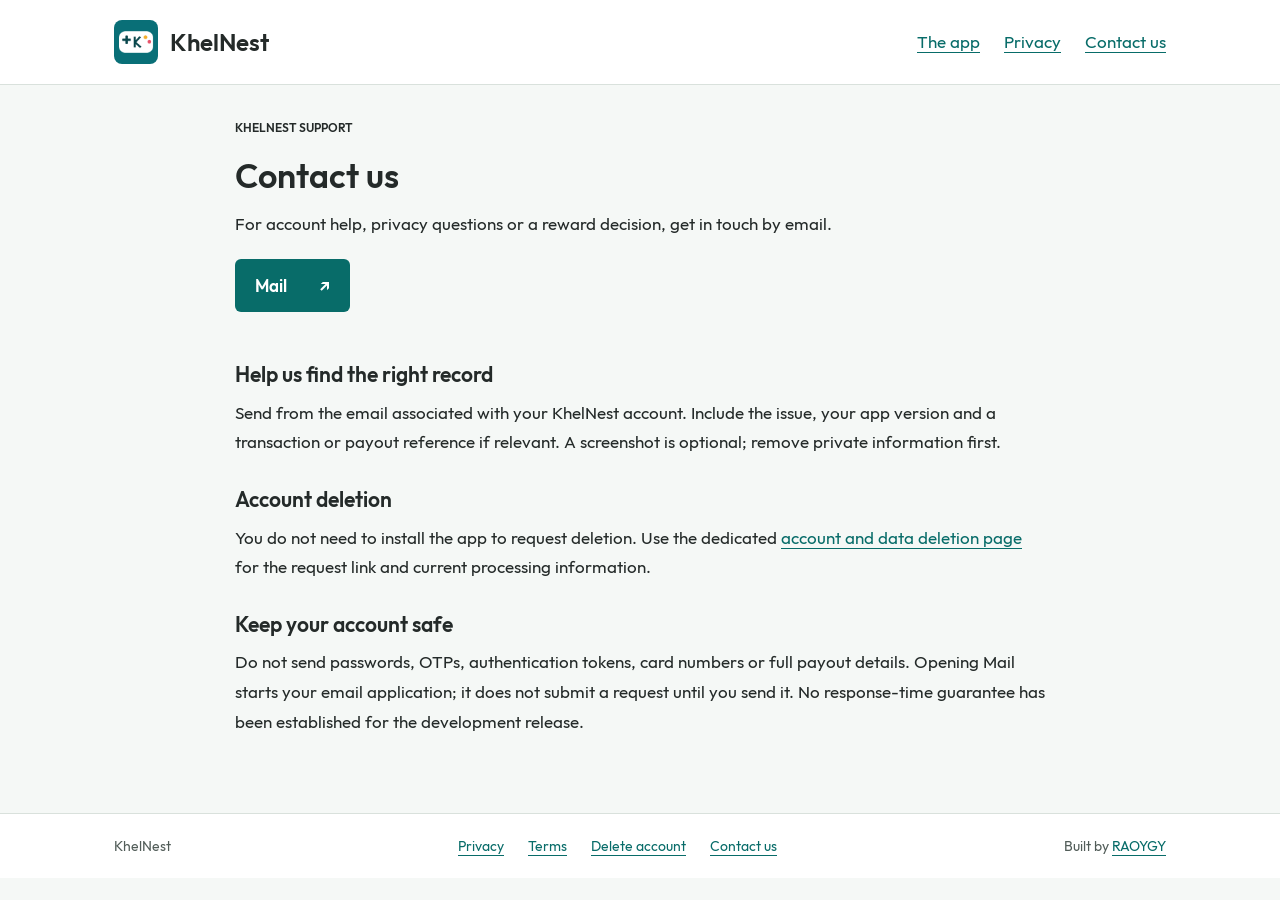
==== contact/index.html @ c6bcb59f "Add KhelNest landing, contact and reviewed policy drafts" ====
<!doctype html>
<html lang="en">
<head>
  <meta charset="utf-8">
  <meta name="viewport" content="width=device-width, initial-scale=1">
  <meta name="description" content="KhelNest brings puzzles and short skill games to Android. Explore the app, privacy information and support.">
  <meta name="theme-color" content="#086c69">
  <meta property="og:title" content="Contact Us - KhelNest">
  <meta property="og:type" content="website">
  <meta property="og:url" content="https://khelnest.in/contact/">
  <meta property="og:image" content="https://khelnest.in/khelnest.png">
  <link rel="canonical" href="https://khelnest.in/contact/">
  <link rel="icon" href="/khelnest.png">
  <link rel="stylesheet" href="/policy.css">
  <link rel="stylesheet" href="/site.css">
  <title>Contact Us - KhelNest</title>
</head>
<body class="support-page">
  <a class="skip" href="#main">Skip to content</a>
  <header class="site-header"><div class="shell header-inner">
    <a class="brand" href="/"><img src="/khelnest.png" alt="" width="44" height="44">KhelNest</a>
    <nav aria-label="Main navigation"><a href="/#games">The app</a><a href="/privacy/">Privacy</a><a href="/contact/">Contact us</a></nav>
  </div></header>
  <main id="main"><p class="eyebrow">KHELNEST SUPPORT</p><h1>Contact us</h1><p>For account help, privacy questions or a reward decision, get in touch by email.</p>
<a class="primary-link" href="mailto:bloggingforyou99@gmail.com?subject=KhelNest%20support">Mail <span aria-hidden="true">&#8599;</span></a>
<section><h2>Help us find the right record</h2><p>Send from the email associated with your KhelNest account. Include the issue, your app version and a transaction or payout reference if relevant. A screenshot is optional; remove private information first.</p></section>
<section><h2>Account deletion</h2><p>You do not need to install the app to request deletion. Use the dedicated <a href="/delete-account/">account and data deletion page</a> for the request link and current processing information.</p></section>
<section><h2>Keep your account safe</h2><p>Do not send passwords, OTPs, authentication tokens, card numbers or full payout details. Opening Mail starts your email application; it does not submit a request until you send it. No response-time guarantee has been established for the development release.</p></section>
</main>

  <footer><div class="shell site-footer">
  <span>KhelNest</span>
  <nav aria-label="Footer"><a href="/privacy/">Privacy</a><a href="/terms/">Terms</a><a href="/delete-account/">Delete account</a><a href="/contact/">Contact us</a></nav>
  <span>Built by <a href="https://raogy.com" rel="noopener noreferrer">RAOYGY</a></span>
</div></footer>
</body>
</html>
---- policy.css ----
@font-face {
  font-family: Outfit;
  src: url("Outfit-Regular.ttf") format("truetype");
  font-weight: 400;
  font-display: swap;
}
@font-face {
  font-family: Outfit;
  src: url("Outfit-SemiBold.ttf") format("truetype");
  font-weight: 600;
  font-display: swap;
}
:root {
  --ink: #242a29;
  --muted: #525d59;
  --accent: #086c69;
  --border: #d9e1dc;
  --paper: #ffffff;
  font-family: Outfit, sans-serif;
  color: var(--ink);
  background: #f5f8f6;
  letter-spacing: 0;
}
* { box-sizing: border-box; }
body { margin: 0; font-size: 17px; line-height: 1.75; }
header, footer { background: var(--paper); border-bottom: 1px solid var(--border); }
.shell { max-width: 1100px; margin: auto; padding: 20px 24px; }
.brand { display: inline-flex; align-items: center; gap: 12px; font-size: 24px; font-weight: 600; }
.brand { color: var(--ink); text-decoration: none; white-space: nowrap; flex-shrink: 0; }
.brand img { width: 44px; height: 44px; border-radius: 8px; }
nav { display: flex; flex-wrap: wrap; gap: 10px 24px; margin-top: 16px; }
a { color: var(--accent); text-underline-offset: 4px; overflow-wrap: anywhere; }
a[aria-current="page"] { font-weight: 600; }
a:focus-visible { outline: 3px solid #ca8514; outline-offset: 4px; }
main { max-width: 78ch; margin: auto; padding: 32px 24px 56px; }
h1 { font-size: 34px; line-height: 1.2; margin: 0 0 12px; font-weight: 600; }
h2 { font-size: 21px; line-height: 1.4; margin: 28px 0 8px; font-weight: 600; }
p { margin: 0 0 20px; overflow-wrap: anywhere; }
.meta { color: var(--muted); font-size: 14px; }
.review-note { border-left: 3px solid #ca8514; padding-left: 16px; margin: 24px 0 32px; font-size: 15px; }
.review-note p:last-child { margin-bottom: 0; }
.request { display: inline-block; margin: 0 0 20px; font-weight: 600; }
article { border-top: 1px solid var(--border); padding-top: 24px; }
footer { border-top: 1px solid var(--border); border-bottom: 0; font-size: 14px; color: var(--muted); }
.site-footer { display: flex; flex-wrap: wrap; align-items: center; justify-content: space-between; gap: 20px; }
.site-footer nav { margin: 0; }
.skip { position: absolute; top: -100px; left: 16px; background: white; padding: 10px; z-index: 10; }
.skip:focus { top: 10px; }
@media (max-width: 480px) {
  .shell, main { padding-left: 18px; padding-right: 18px; }
  h1 { font-size: 28px; }
  nav { gap: 8px 18px; font-size: 15px; }
}
@media print {
  nav, .request { display: none; }
  body { background: white; }
  main { max-width: none; }
}
---- site.css ----
.site-header .header-inner { display: flex; align-items: center; justify-content: space-between; gap: 24px; }
.site-header nav { margin: 0; }
.landing-main { max-width: none; padding: 0; }
.eyebrow { font-size: 12px; font-weight: 600; letter-spacing: 0; margin: 0 0 18px; }
.hero { background: #edf5f2 url("/assets/hero.jpg") center right / cover no-repeat; min-height: 580px; }
.hero-inner { max-width: 1100px; margin: auto; padding: 72px 24px 54px; }
.hero h1 { font-size: 80px; line-height: 1; margin: 0 0 18px; }
.hero-copy { font-size: 36px; line-height: 1.15; font-weight: 600; margin-bottom: 20px; }
.hero-detail { max-width: 330px; color: #44514e; }
.hero-actions { display: flex; flex-wrap: wrap; align-items: center; gap: 24px; margin-top: 28px; }
.primary-link { display: inline-flex; align-items: center; justify-content: space-between; gap: 32px; background: #086c69; color: white; padding: 12px 20px; text-decoration: none; border-radius: 6px; font-weight: 600; }
.primary-link:hover { background: #075a58; }
.release-status { display: flex; align-items: center; gap: 8px; font-size: 12px; color: #43524c; margin: 24px 0 0; }
.release-status span { width: 7px; height: 7px; border-radius: 50%; background: #347453; flex: 0 0 auto; }
.games-section, .trust-section { max-width: 1100px; margin: auto; padding: 62px 24px; scroll-margin-top: 20px; }
.section-heading { display: grid; grid-template-columns: 1.25fr 1fr; gap: 36px; align-items: end; margin-bottom: 34px; }
.section-heading h2 { font-size: 36px; line-height: 1.15; margin: 0; }
.section-heading > p { color: var(--muted); margin: 0; font-size: 15px; }
.game-showcase { display: grid; grid-template-columns: repeat(3,minmax(0,1fr)); gap: 28px; }
.game-story { border: 0; padding: 0; min-width: 0; }
.screen-stage { height: 390px; display: flex; justify-content: center; overflow: hidden; }
.bubble-stage { background: #cceeea; }
.xo-stage { background: #f6dce1; }
.puzzle-stage { background: #e4ecbb; align-items: center; }
.screen-stage img { display: block; width: auto; height: 100%; max-width: 100%; object-fit: contain; }
.screen-stage img.puzzle-picture { width: 100%; height: auto; aspect-ratio: 1; object-fit: cover; }
.game-caption { padding-top: 20px; }
.game-caption span { font-size: 11px; color: var(--muted); }
.game-caption h3, .trust-links h3 { font-size: 23px; margin: 6px 0 8px; font-weight: 600; line-height: 1.25; }
.game-caption p { font-size: 15px; color: var(--muted); margin: 0; }
.practice-band { background: #143f3e; color: #fff; }
.band-inner { max-width: 1100px; margin: auto; padding: 58px 24px; display: grid; grid-template-columns: 1fr 1fr; gap: 70px; }
.band-inner h2 { font-size: 42px; line-height: 1.1; margin: 0; }
.band-inner p:not(.eyebrow) { font-size: 16px; color: #e0ece8; }
.band-inner a { color: #f3d75f; }
.trust-links { display: grid; gap: 0; border-top: 1px solid var(--border); }
.trust-links > a { display: grid; grid-template-columns: 42px 1fr 24px; align-items: center; gap: 20px; border-bottom: 1px solid var(--border); padding: 24px 0; text-decoration: none; }
.trust-links > a:hover h3 { text-decoration: underline; }
.trust-links p { margin: 0; color: var(--muted); font-size: 15px; }
.trust-links h3 { color: var(--ink); margin-top: 0; }
.trust-links > a > span { font-size: 14px; }
.launch-note { color: var(--muted); font-size: 13px; margin: 24px 0 0; max-width: 88ch; }
.support-page main { min-height: 66vh; }
.support-page .primary-link { margin-bottom: 20px; }
.invite-note { margin-top: 26px; }
@media (prefers-reduced-motion:no-preference) { .hero-inner { animation: arrive .45s ease-out both; } @keyframes arrive { from { opacity: 0; transform: translateY(10px); } to { opacity: 1; transform: translateY(0); } } }
@media (min-width:1600px) { .hero { min-height: 660px; } .hero-inner { padding-top: 96px; } }
@media (max-width:760px) {
  .site-header .header-inner { align-items: flex-start; gap: 14px; }
  .site-header nav { gap: 8px 16px; justify-content: flex-end; font-size: 13px; }
  .brand { font-size: 21px; gap: 8px; }
  .brand img { width: 34px; height: 34px; }
  .hero { background-image: url("/assets/hero-mobile.jpg"); min-height: 650px; background-position: center bottom; }
  .hero-inner { padding: 36px 18px 270px; }
  .hero h1 { font-size: 56px; }
  .hero-copy { font-size: 28px; }
  .hero-detail { font-size: 15px; max-width: 310px; }
  .hero-actions { margin-top: 20px; gap: 20px; }
  .release-status { font-size: 11px; }
  .section-heading, .band-inner { grid-template-columns: 1fr; gap: 22px; }
  .section-heading h2 { font-size: 30px; }
  .game-showcase { grid-template-columns: 1fr; gap: 32px; }
  .screen-stage { height: 450px; }
  .puzzle-stage { height: auto; aspect-ratio: 1; }
  .games-section, .trust-section { padding: 42px 18px; }
  .band-inner { padding: 42px 18px; gap: 24px; }
  .band-inner h2 { font-size: 34px; }
  .trust-links > a { grid-template-columns: 26px 1fr 20px; gap: 12px; }
  .site-footer { align-items: flex-start; }
}
@media (max-width:359px) { .hero h1 { font-size: 50px; } .hero-actions { gap: 12px; } .primary-link { gap: 16px; } }
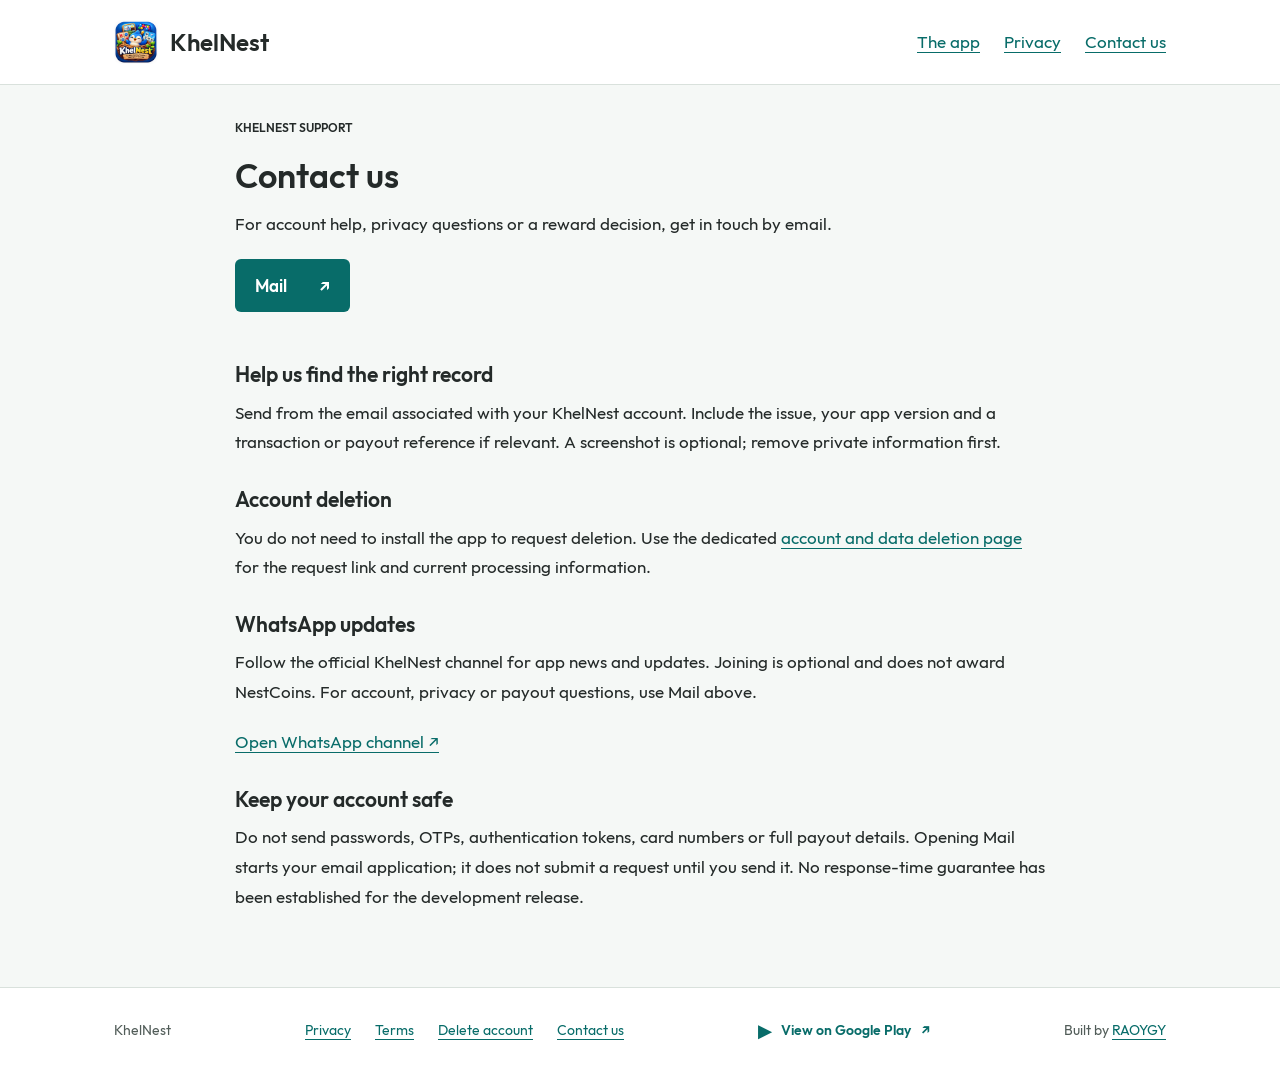
==== commit 6f3032e2: "Update KhelNest branding, mobile website and WhatsApp channel" ====
--- a/contact/index.html
+++ b/contact/index.html
@@ -8,7 +8,7 @@
   <meta property="og:title" content="Contact Us - KhelNest">
   <meta property="og:type" content="website">
   <meta property="og:url" content="https://khelnest.in/contact/">
-  <meta property="og:image" content="https://khelnest.in/khelnest.png">
+  <meta property="og:image" content="https://khelnest.in/assets/khelnest-logo.webp">
   <link rel="canonical" href="https://khelnest.in/contact/">
   <link rel="icon" href="/khelnest.png">
   <link rel="stylesheet" href="/policy.css">
@@ -25,12 +25,14 @@
 <a class="primary-link" href="mailto:bloggingforyou99@gmail.com?subject=KhelNest%20support">Mail <span aria-hidden="true">&#8599;</span></a>
 <section><h2>Help us find the right record</h2><p>Send from the email associated with your KhelNest account. Include the issue, your app version and a transaction or payout reference if relevant. A screenshot is optional; remove private information first.</p></section>
 <section><h2>Account deletion</h2><p>You do not need to install the app to request deletion. Use the dedicated <a href="/delete-account/">account and data deletion page</a> for the request link and current processing information.</p></section>
+<section><h2>WhatsApp updates</h2><p>Follow the official KhelNest channel for app news and updates. Joining is optional and does not award NestCoins. For account, privacy or payout questions, use Mail above.</p><a href="https://whatsapp.com/channel/0029Va53UBx9hXF2YDv85T3V" target="_blank" rel="noopener noreferrer">Open WhatsApp channel <span aria-hidden="true">&#8599;</span></a></section>
 <section><h2>Keep your account safe</h2><p>Do not send passwords, OTPs, authentication tokens, card numbers or full payout details. Opening Mail starts your email application; it does not submit a request until you send it. No response-time guarantee has been established for the development release.</p></section>
 </main>
 
   <footer><div class="shell site-footer">
   <span>KhelNest</span>
   <nav aria-label="Footer"><a href="/privacy/">Privacy</a><a href="/terms/">Terms</a><a href="/delete-account/">Delete account</a><a href="/contact/">Contact us</a></nav>
+  <a class="store-link" href="https://play.google.com/store/apps/details?id=com.khelnest.app" target="_blank" rel="noopener noreferrer" aria-label="View KhelNest on Google Play"><span class="store-mark" aria-hidden="true">&#9654;</span><span>View on Google Play</span><span aria-hidden="true">&#8599;</span></a>
   <span>Built by <a href="https://raogy.com" rel="noopener noreferrer">RAOYGY</a></span>
 </div></footer>
 </body>
--- a/policy.css
+++ b/policy.css
@@ -23,6 +23,7 @@
 }
 * { box-sizing: border-box; }
 body { margin: 0; font-size: 17px; line-height: 1.75; }
+html { -webkit-text-size-adjust: 100%; text-size-adjust: 100%; }
 header, footer { background: var(--paper); border-bottom: 1px solid var(--border); }
 .shell { max-width: 1100px; margin: auto; padding: 20px 24px; }
 .brand { display: inline-flex; align-items: center; gap: 12px; font-size: 24px; font-weight: 600; }
@@ -32,20 +33,52 @@
 a { color: var(--accent); text-underline-offset: 4px; overflow-wrap: anywhere; }
 a[aria-current="page"] { font-weight: 600; }
 a:focus-visible { outline: 3px solid #ca8514; outline-offset: 4px; }
+nav a { display: flex; align-items: center; min-height: 44px; }
 main { max-width: 78ch; margin: auto; padding: 32px 24px 56px; }
 h1 { font-size: 34px; line-height: 1.2; margin: 0 0 12px; font-weight: 600; }
 h2 { font-size: 21px; line-height: 1.4; margin: 28px 0 8px; font-weight: 600; }
+h1, h2, h3 { overflow-wrap: anywhere; }
 p { margin: 0 0 20px; overflow-wrap: anywhere; }
 .meta { color: var(--muted); font-size: 14px; }
 .review-note { border-left: 3px solid #ca8514; padding-left: 16px; margin: 24px 0 32px; font-size: 15px; }
 .review-note p:last-child { margin-bottom: 0; }
-.request { display: inline-block; margin: 0 0 20px; font-weight: 600; }
+.request { display: inline-flex; align-items: center; min-height: 48px; padding: 8px 0; margin: 0 0 20px; font-weight: 600; }
 article { border-top: 1px solid var(--border); padding-top: 24px; }
 footer { border-top: 1px solid var(--border); border-bottom: 0; font-size: 14px; color: var(--muted); }
 .site-footer { display: flex; flex-wrap: wrap; align-items: center; justify-content: space-between; gap: 20px; }
 .site-footer nav { margin: 0; }
 .skip { position: absolute; top: -100px; left: 16px; background: white; padding: 10px; z-index: 10; }
 .skip:focus { top: 10px; }
+.document-main { max-width: 1100px; }
+.document-heading { max-width: 74ch; margin-bottom: 30px; }
+.document-heading > p:not(.meta) { color: var(--muted); font-size: 16px; }
+.document-grid { display: grid; grid-template-columns: 220px minmax(0, 1fr); gap: 48px; align-items: start; }
+.document-toc { position: sticky; top: 24px; }
+.document-toc h2 { font-size: 13px; margin: 0 0 12px; }
+.document-toc summary { min-height: 44px; cursor: pointer; font-weight: 600; font-size: 14px; }
+.document-toc details:not([open]) nav { display: none; }
+.document-toc nav { display: grid; gap: 9px; margin: 0; font-size: 14px; line-height: 1.5; }
+.document-body { min-width: 0; border-top: 0; padding-top: 0; max-width: 72ch; }
+.document-body section { border-top: 1px solid var(--border); padding-top: 20px; margin-top: 26px; scroll-margin-top: 24px; }
+.document-body section:first-child { margin-top: 0; }
+.document-body h2 { margin: 0 0 14px; }
+.document-body p { font-size: 16px; line-height: 1.75; }
+.store-link { display: inline-flex; align-items: center; gap: 10px; text-decoration: none; font-weight: 600; }
+.store-mark { font-size: 17px; line-height: 1; }
+.store-link small { font-weight: 400; }
+.store-link { min-height: 44px; }
+@media (max-width:760px) {
+  .document-grid { grid-template-columns: 1fr; gap: 28px; }
+  .document-toc { position: static; }
+  .document-toc { border-block: 1px solid var(--border); padding: 8px 0; }
+  .document-toc nav { grid-template-columns: 1fr; padding-bottom: 12px; }
+  header nav[aria-label="Legal documents"] { display: grid; grid-template-columns: repeat(2,minmax(0,1fr)); gap: 0 12px; }
+  .site-footer { display: grid; grid-template-columns: 1fr; width: 100%; gap: 12px; padding-bottom: max(24px, env(safe-area-inset-bottom)); }
+  .site-footer nav { display: grid; grid-template-columns: repeat(2,minmax(0,1fr)); gap: 0 12px; }
+  .document-main { padding-top: 28px; }
+  .document-heading { margin-bottom: 20px; }
+  .document-body p { font-size: 16px; line-height: 1.7; }
+}
 @media (max-width: 480px) {
   .shell, main { padding-left: 18px; padding-right: 18px; }
   h1 { font-size: 28px; }
--- a/site.css
+++ b/site.css
@@ -2,13 +2,13 @@
 .site-header nav { margin: 0; }
 .landing-main { max-width: none; padding: 0; }
 .eyebrow { font-size: 12px; font-weight: 600; letter-spacing: 0; margin: 0 0 18px; }
-.hero { background: #edf5f2 url("/assets/hero.jpg") center right / cover no-repeat; min-height: 580px; }
-.hero-inner { max-width: 1100px; margin: auto; padding: 72px 24px 54px; }
-.hero h1 { font-size: 80px; line-height: 1; margin: 0 0 18px; }
-.hero-copy { font-size: 36px; line-height: 1.15; font-weight: 600; margin-bottom: 20px; }
+.hero { background: #edf5f2 url("/assets/hero.webp") center right / cover no-repeat; min-height: 420px; }
+.hero-inner { max-width: 1100px; margin: auto; padding: 42px 24px 36px; }
+.hero h1 { font-size: 64px; line-height: 1; margin: 0 0 18px; }
+.hero-copy { font-size: 28px; line-height: 1.15; font-weight: 600; margin-bottom: 16px; }
 .hero-detail { max-width: 330px; color: #44514e; }
 .hero-actions { display: flex; flex-wrap: wrap; align-items: center; gap: 24px; margin-top: 28px; }
-.primary-link { display: inline-flex; align-items: center; justify-content: space-between; gap: 32px; background: #086c69; color: white; padding: 12px 20px; text-decoration: none; border-radius: 6px; font-weight: 600; }
+.primary-link { display: inline-flex; align-items: center; justify-content: space-between; gap: 32px; min-height: 48px; background: #086c69; color: white; padding: 12px 20px; text-decoration: none; border-radius: 6px; font-weight: 600; }
 .primary-link:hover { background: #075a58; }
 .release-status { display: flex; align-items: center; gap: 8px; font-size: 12px; color: #43524c; margin: 24px 0 0; }
 .release-status span { width: 7px; height: 7px; border-radius: 50%; background: #347453; flex: 0 0 auto; }
@@ -17,17 +17,19 @@
 .section-heading h2 { font-size: 36px; line-height: 1.15; margin: 0; }
 .section-heading > p { color: var(--muted); margin: 0; font-size: 15px; }
 .game-showcase { display: grid; grid-template-columns: repeat(3,minmax(0,1fr)); gap: 28px; }
-.game-story { border: 0; padding: 0; min-width: 0; }
-.screen-stage { height: 390px; display: flex; justify-content: center; overflow: hidden; }
+.game-story { border: 0; padding: 0; min-width: 0; display: grid; grid-template-columns: 78px minmax(0,1fr); gap: 16px; align-items: start; }
+.screen-stage { height: 160px; display: flex; justify-content: center; overflow: hidden; border-radius: 6px; }
 .bubble-stage { background: #cceeea; }
 .xo-stage { background: #f6dce1; }
-.puzzle-stage { background: #e4ecbb; align-items: center; }
+.coin-stage { background: transparent; align-items: center; height: 90px; }
+.coin-stage img { width: 72px; height: 72px; }
 .screen-stage img { display: block; width: auto; height: 100%; max-width: 100%; object-fit: contain; }
-.screen-stage img.puzzle-picture { width: 100%; height: auto; aspect-ratio: 1; object-fit: cover; }
-.game-caption { padding-top: 20px; }
+.screen-stage.coin-stage img { width: 72px; height: 72px; }
+.game-caption { padding-top: 0; min-width: 0; }
 .game-caption span { font-size: 11px; color: var(--muted); }
 .game-caption h3, .trust-links h3 { font-size: 23px; margin: 6px 0 8px; font-weight: 600; line-height: 1.25; }
 .game-caption p { font-size: 15px; color: var(--muted); margin: 0; }
+.game-caption > a { display: inline-flex; align-items: center; min-height: 44px; }
 .practice-band { background: #143f3e; color: #fff; }
 .band-inner { max-width: 1100px; margin: auto; padding: 58px 24px; display: grid; grid-template-columns: 1fr 1fr; gap: 70px; }
 .band-inner h2 { font-size: 42px; line-height: 1.1; margin: 0; }
@@ -43,29 +45,46 @@
 .support-page main { min-height: 66vh; }
 .support-page .primary-link { margin-bottom: 20px; }
 .invite-note { margin-top: 26px; }
+@media (min-width:761px) and (max-width:1040px) {
+  .game-showcase { grid-template-columns: 1fr; gap: 24px; }
+}
 @media (prefers-reduced-motion:no-preference) { .hero-inner { animation: arrive .45s ease-out both; } @keyframes arrive { from { opacity: 0; transform: translateY(10px); } to { opacity: 1; transform: translateY(0); } } }
-@media (min-width:1600px) { .hero { min-height: 660px; } .hero-inner { padding-top: 96px; } }
+@media (min-width:1600px) { .hero { min-height: 470px; } .hero-inner { padding-top: 54px; } }
 @media (max-width:760px) {
-  .site-header .header-inner { align-items: flex-start; gap: 14px; }
-  .site-header nav { gap: 8px 16px; justify-content: flex-end; font-size: 13px; }
+  .site-header .header-inner { flex-direction: column; align-items: stretch; gap: 12px; padding-top: 14px; padding-bottom: 8px; }
+  .site-header nav { display: grid; grid-template-columns: repeat(3,minmax(0,1fr)); gap: 8px; font-size: 14px; }
+  .site-header nav a { justify-content: center; border-top: 1px solid var(--border); }
   .brand { font-size: 21px; gap: 8px; }
   .brand img { width: 34px; height: 34px; }
-  .hero { background-image: url("/assets/hero-mobile.jpg"); min-height: 650px; background-position: center bottom; }
-  .hero-inner { padding: 36px 18px 270px; }
-  .hero h1 { font-size: 56px; }
-  .hero-copy { font-size: 28px; }
+  .hero { background-image: none; min-height: 0; }
+  .hero::after { content: ""; display: block; height: 200px; background: url("/assets/hero-mobile.webp") center bottom / 100% auto no-repeat; }
+  .hero-inner { padding: 24px 18px 18px; }
+  .hero h1 { font-size: 48px; }
+  .hero-copy { font-size: 25px; }
   .hero-detail { font-size: 15px; max-width: 310px; }
-  .hero-actions { margin-top: 20px; gap: 20px; }
+  .hero-actions { margin-top: 20px; gap: 12px; }
+  .hero-actions > a { min-height: 48px; }
+  .hero-actions .primary-link { width: fit-content; max-width: 100%; flex-wrap: wrap; }
   .release-status { font-size: 11px; }
   .section-heading, .band-inner { grid-template-columns: 1fr; gap: 22px; }
   .section-heading h2 { font-size: 30px; }
   .game-showcase { grid-template-columns: 1fr; gap: 32px; }
-  .screen-stage { height: 450px; }
-  .puzzle-stage { height: auto; aspect-ratio: 1; }
+  .game-story { grid-template-columns: 68px minmax(0,1fr); gap: 16px; align-items: start; }
+  .screen-stage { height: 140px; }
+  .coin-stage { height: 76px; }
+  .screen-stage.coin-stage img { width: 64px; height: 64px; }
+  .game-caption { padding-top: 0; }
   .games-section, .trust-section { padding: 42px 18px; }
   .band-inner { padding: 42px 18px; gap: 24px; }
   .band-inner h2 { font-size: 34px; }
   .trust-links > a { grid-template-columns: 26px 1fr 20px; gap: 12px; }
   .site-footer { align-items: flex-start; }
 }
-@media (max-width:359px) { .hero h1 { font-size: 50px; } .hero-actions { gap: 12px; } .primary-link { gap: 16px; } }
+@media (max-width:760px) and (max-height:700px) {
+  .hero::after { height: 70px; }
+  .hero-inner { padding-top: 18px; }
+  .hero-detail { margin-bottom: 12px; }
+  .hero-actions { margin-top: 12px; }
+  .release-status { margin-top: 12px; }
+}
+@media (max-width:359px) { .hero h1 { font-size: 44px; } .hero-actions { gap: 12px; } .primary-link { gap: 12px; } }
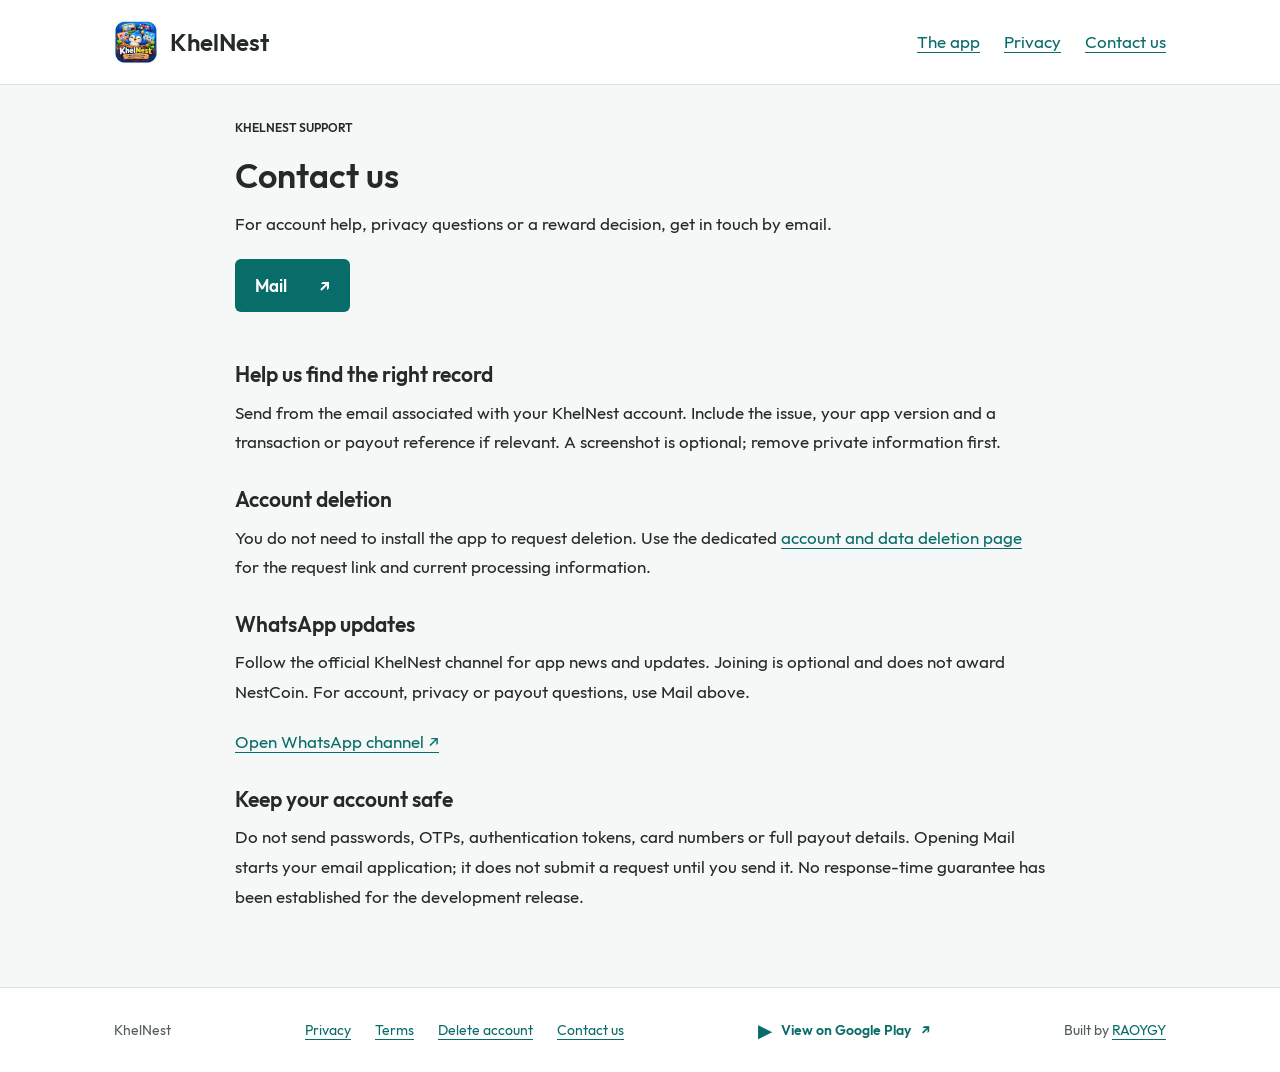
==== commit cacfab12: "Use NestCoin branding and clarify confirmed channel reminders" ====
--- a/contact/index.html
+++ b/contact/index.html
@@ -25,7 +25,7 @@
 <a class="primary-link" href="mailto:bloggingforyou99@gmail.com?subject=KhelNest%20support">Mail <span aria-hidden="true">&#8599;</span></a>
 <section><h2>Help us find the right record</h2><p>Send from the email associated with your KhelNest account. Include the issue, your app version and a transaction or payout reference if relevant. A screenshot is optional; remove private information first.</p></section>
 <section><h2>Account deletion</h2><p>You do not need to install the app to request deletion. Use the dedicated <a href="/delete-account/">account and data deletion page</a> for the request link and current processing information.</p></section>
-<section><h2>WhatsApp updates</h2><p>Follow the official KhelNest channel for app news and updates. Joining is optional and does not award NestCoins. For account, privacy or payout questions, use Mail above.</p><a href="https://whatsapp.com/channel/0029Va53UBx9hXF2YDv85T3V" target="_blank" rel="noopener noreferrer">Open WhatsApp channel <span aria-hidden="true">&#8599;</span></a></section>
+<section><h2>WhatsApp updates</h2><p>Follow the official KhelNest channel for app news and updates. Joining is optional and does not award NestCoin. For account, privacy or payout questions, use Mail above.</p><a href="https://whatsapp.com/channel/0029Va53UBx9hXF2YDv85T3V" target="_blank" rel="noopener noreferrer">Open WhatsApp channel <span aria-hidden="true">&#8599;</span></a></section>
 <section><h2>Keep your account safe</h2><p>Do not send passwords, OTPs, authentication tokens, card numbers or full payout details. Opening Mail starts your email application; it does not submit a request until you send it. No response-time guarantee has been established for the development release.</p></section>
 </main>
 
